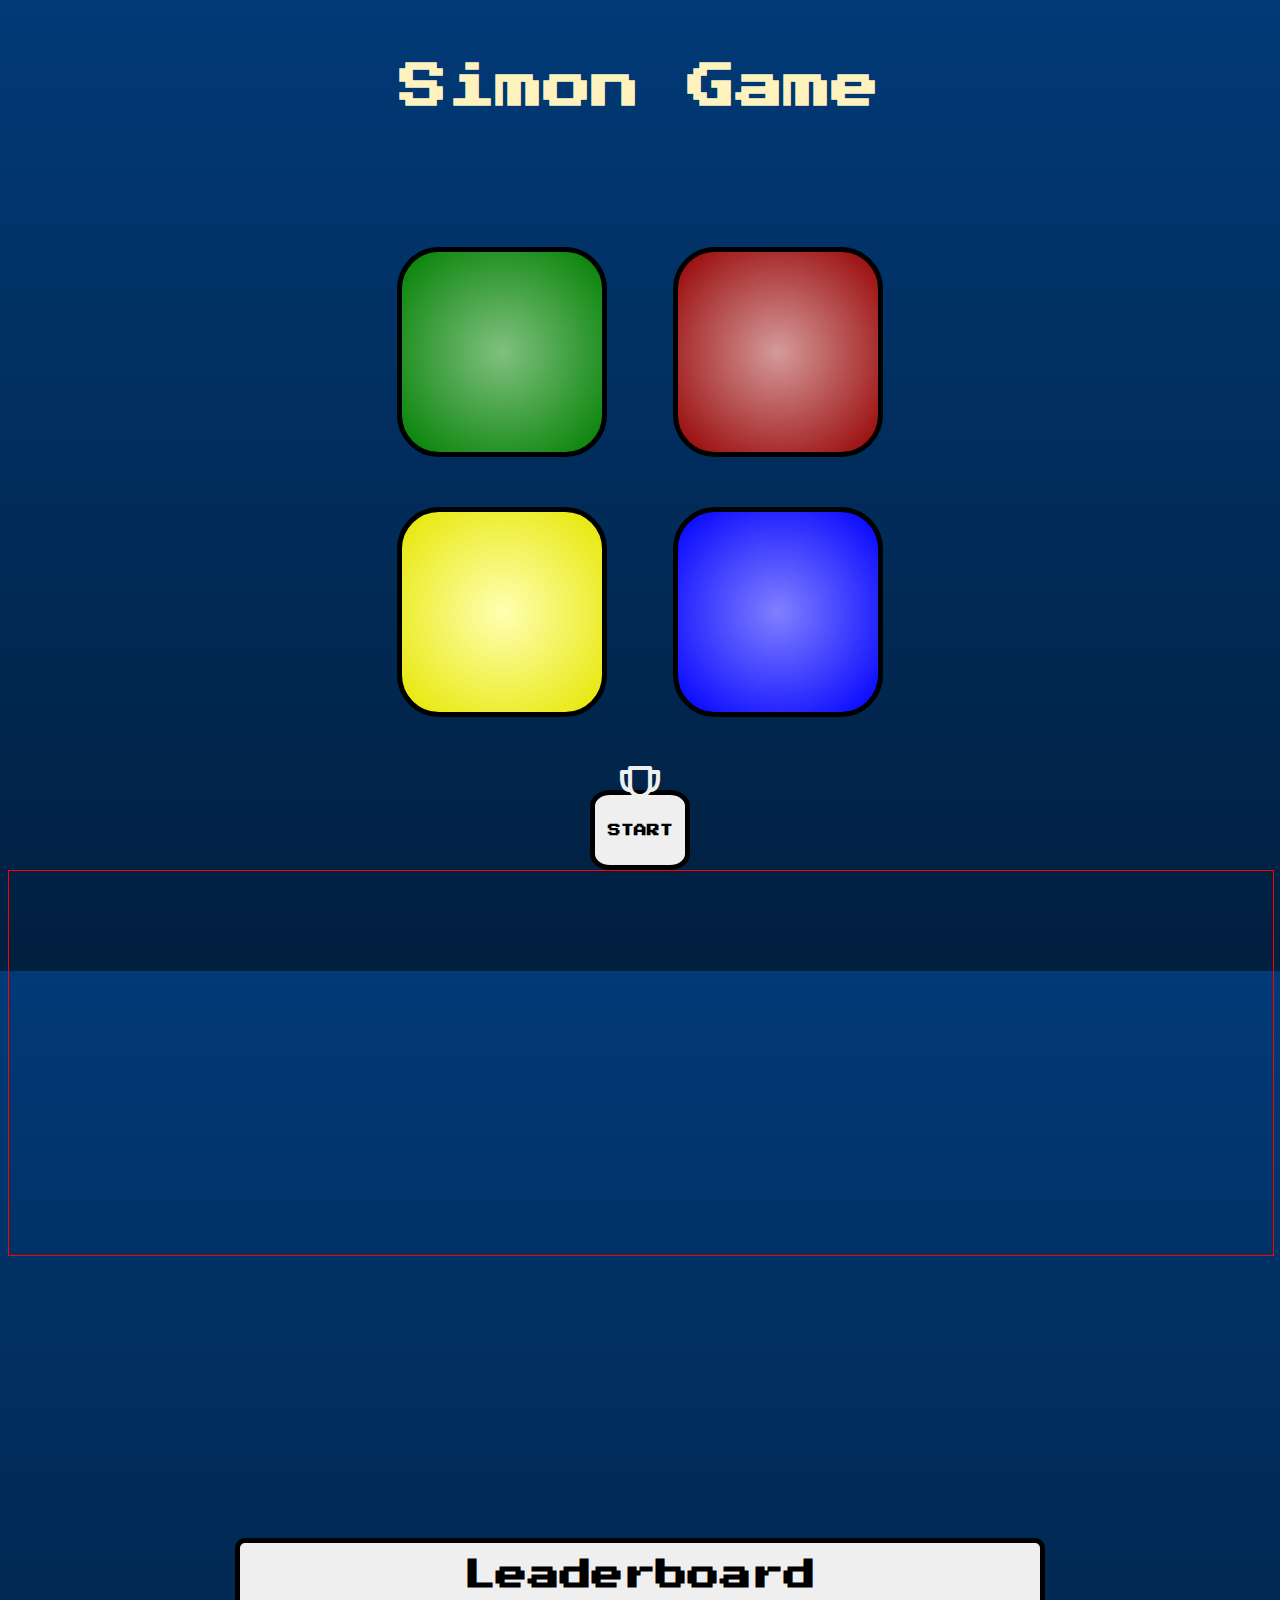
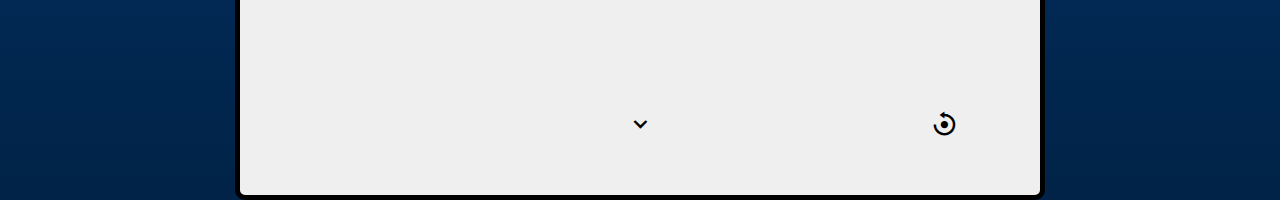
==== index.html @ d7ecb0f0 "Add timer function" ====
<!DOCTYPE html>
<html lang="en" dir="ltr">
  <head>
    <meta charset="utf-8" />
    <meta name="viewport" content="width=device-width, initial-scale=1.0" />
    <title>Simon</title>
    <link rel="stylesheet" href="styles.css" />
    <link
      href="https://fonts.googleapis.com/css?family=Press+Start+2P"
      rel="stylesheet"
    />
    <link
      href="https://unpkg.com/boxicons@2.1.4/css/boxicons.min.css"
      rel="stylesheet"
    />
  </head>

  <body>
    <h1 id="level-title">Simon Game</h1>
    <div class="container">
      <div class="row">
        <div type="button" id="green" class="btn green"></div>
        <div type="button" id="red" class="btn red"></div>
      </div>

      <div class="row">
        <div type="button" id="yellow" class="btn yellow"></div>
        <div type="button" id="blue" class="btn blue"></div>
      </div>
    </div>

    <div class="start-container">
      <button class="start-btn">Start</button>
    </div>
    <div class="timer-container">
      <div class="timer"></div>
    </div>

    <!-- Scoreboard / Leaderboard -->
    <div class="score-board"></div>
    <div class="leader-icon-container">
      <i id="trophy-btn" class="bx bx-trophy"></i>
    </div>
    <div class="leader-board">
      <h5>Leaderboard</h5>
      <i id="close-btn" class="bx bx-chevron-down"></i>
      <i id="reset-btn" class="bx bx-reset"></i>
    </div>

    <!-- Overlay / Modals -->
    <div class="overlay hidden">
      <div class="modal players-num hidden">
        <label for="p-num"
          >How many of you think that can beat me? <br />
          (Players)</label
        >
        <input type="number" id="p-num" maxlength="2" autocomplete="off" />
        <button class="p-num-ok-btn">Ok</button>
      </div>
      <div class="modal players-name hidden">
        <label for="p-name">Enter your name(s)</label>
        <!-- <input type="text" id="p-name" maxlength="20" autocomplete="off" /> -->
        <button class="p-name-ok-btn">Ok</button>
      </div>
      <div class="modal confirm-reset hidden">
        <p>Do you really want to reset the leaderboard?</p>
        <div class="y-n-btn-container">
          <button class="y-btn">Yes</button>
          <button class="n-btn">No</button>
        </div>
      </div>
    </div>

    <script src="https://ajax.googleapis.com/ajax/libs/jquery/3.7.1/jquery.min.js"></script>
    <script src="game.js"></script>
  </body>
</html>
---- styles.css ----
@charset "UTF-8";

/* * {
  margin: 0;
  padding: 0;
  box-sizing: border-box;
} */

body {
  /* position: relative; */
  text-align: center;
  font-family: 'Press Start 2P', cursive;
  height: 100vh;
  height: 100svh;
  /* background-color: #011f3f; */
  background-image: linear-gradient(to bottom, #013a77, #011f3f);
  overflow-y: hidden;
}

#level-title {
  font-size: clamp(1rem, 4vw, 3rem);
  margin: 5%;
  color: #fef2bf;
}

.container {
  display: block;
  width: 70%;
  margin: auto;
  padding: 3rem;
}

.btn {
  height: 200px;
  width: 200px;
  margin: 25px;
  display: inline-block;
  border: 5px solid black;
  border-radius: 20%;
}

.start-btn {
  width: 100px;
  height: 80px;
  font-family: inherit;
  font-size: clamp(0.5rem, 1vw, 1rem);
  text-transform: uppercase;
  font-weight: bold;
  display: inline-block;
  border: 5px solid black;
  border-radius: 20%;
  cursor: pointer;
  transition: color 200ms ease-in-out, scale 200ms ease-in-out;
}

.start-btn:hover {
  background-color: aqua;
  box-shadow: 0 0 5px aqua;
  scale: 1.1;
  font-weight: normal;
}

.timer-container {
  border: 1px solid red;
  width: 100%;
  height: 30cqi;
  display: flex;
  justify-content: center;
  align-items: center;
  font-family: inherit;
  color: #fef2bf;
}

.game-over {
  /* background-color: red; */
  background-image: linear-gradient(to bottom, red, #960202);
  opacity: 0.8;
}

.red {
  background-color: #960202;
  background-image: radial-gradient(#d59a9a, #960202);
}

.green {
  background-color: #008000;
  background-image: radial-gradient(#80c080, #008000);
}

.blue {
  background-color: #0000ff;
  background-image: radial-gradient(#8080ff, #0000ff);
}

.yellow {
  background-color: #e6e600;
  background-image: radial-gradient(#ffffb3, #e6e600);
}

.pressed-red {
  box-shadow: 0 0 20px red;
  border: 10px solid red;
  opacity: 0.5;
}
.pressed-green {
  box-shadow: 0 0 20px green;
  border: 10px solid green;
  opacity: 0.5;
}
.pressed-blue {
  box-shadow: 0 0 20px blue;
  border: 10px solid blue;
  opacity: 0.5;
}
.pressed-yellow {
  box-shadow: 0 0 20px yellow;
  border: 10px solid yellow;
  opacity: 0.5;
}

/* Scoreboard */
.score-board {
  display: flex;
  flex-direction: column;
  justify-content: center;
  align-items: center;
  width: 50%;
  height: 50%;
  padding: 2rem 0 2rem 8%;
  background-color: rgb(239, 239, 239);
  border: 5px solid black;
  border-radius: 10px;
  position: absolute;
  top: 50%;
  left: -100%;
  transform: translateY(-50%);
  animation: all 200ms ease-in-out;
}

.score-board > * {
  width: 90%;
  font-size: clamp(1rem, 3vw, 2rem);
}

.retry-btn {
  font-family: inherit;
  cursor: pointer;
}

/* Leaderboard */
.leader-board {
  position: relative;
  display: flex;
  flex-direction: column;
  justify-content: space-between;
  align-items: center;
  width: 60%;
  min-height: 20%;
  padding: 1rem 1rem 3.5rem 1rem;
  background-color: rgb(239, 239, 239);
  border: 5px solid black;
  border-radius: 10px;
  position: absolute;
  left: 50%;
  /* bottom: 0%; */
  bottom: -100%;
  transform: translateX(-50%);
  transition: all 300ms ease-in-out;
  & h5 {
    margin: 0 auto 1rem;
  }
  & i {
    font-size: 1.8rem;
    width: 20%;
  }
}

.leader-board > * {
  width: 90%;
  font-size: clamp(1rem, 3vw, 2rem);
  font-family: 'Press Start 2P', cursive;
}

#reset-btn {
  position: absolute;
  bottom: 3.5rem;
  right: 1rem;
}

/*  Overlay - Modals */

.overlay {
  position: absolute;
  display: flex;
  justify-content: center;
  align-items: center;
  inset: 0;
  backdrop-filter: blur(10px);
}

.modal {
  display: flex;
  flex-direction: column;
  justify-content: center;
  align-items: center;
  font-family: 'Press Start 2P', cursive;
  font-size: clamp(1rem, 2vw, 3rem);
  padding: 5%;
  background-color: rgb(239, 239, 239);
  border: 5px solid black;
  border-radius: 10px;
  opacity: 0;
  transform: translateY(-20%);
  animation: slide 500ms ease-in-out forwards;
}

.players-num {
  width: 50%;
  height: 30%;
  gap: 10%;
  & label {
    min-width: 100%;
    line-height: 1.5;
  }
  #p-num {
    max-width: 3rem;
    min-height: 2rem;
    font-family: 'Press Start 2P', cursive;
    text-align: center;
  }
  .p-num-ok-btn {
    font-family: 'Press Start 2P', cursive;
    text-transform: uppercase;
    max-width: 3rem;
    min-height: 2rem;
  }
}

.players-name {
  max-width: 60%;
  height: 30%;
  gap: 10%;
  & label {
    min-width: 100%;
    line-height: 1.5;
  }
  & div {
    max-width: 90%;
    display: flex;
    align-items: center;
  }
  .p-name {
    max-width: 70%;
    min-height: 1.25rem;
    font-family: 'Press Start 2P', cursive;
    text-align: center;
  }
  .p-name-ok-btn {
    font-family: 'Press Start 2P', cursive;
    text-transform: uppercase;
    max-width: 3rem;
    min-height: 2rem;
  }
}

.leader-icon-container {
  position: absolute;
  bottom: 10%;
  left: 50%;
  transform: translate(-50%);
  text-align: center;
  font-size: clamp(1.5rem, 4vw, 3rem);
  color: rgb(239, 239, 239);
}

#trophy-btn {
  cursor: pointer;
}

#trophy-btn:hover {
  color: aqua;
  text-shadow: 0 0 5px aqua;
  scale: 1.1;
  font-weight: normal;
}

#close-btn {
  cursor: pointer;
}

.confirm-reset {
  justify-content: space-evenly;
  line-height: 1.5;
  width: 50%;
  height: 30%;
}

.y-n-btn-container button {
  font-family: 'Press Start 2P', cursive;
  text-transform: uppercase;
  min-height: 2rem;
}

/* Animation */
.glow-title {
  animation: glow 1380ms ease-in-out infinite;
}

.glow-btn {
  animation: glowBtn 1380ms ease-in-out infinite;
}

@keyframes glow {
  0%,
  100% {
    text-shadow: 0 0 0;
    scale: 1;
  }

  50% {
    text-shadow: 0 0 10px #fef2bf;
    scale: 1.05;
  }
}

@keyframes glowBtn {
  0%,
  100% {
    scale: 1;
  }

  50% {
    scale: 1.05;
    font-weight: bold;
    background-color: aqua;
    box-shadow: 0 0 5px aqua;
  }
}

@keyframes slide {
  from {
    opacity: 0;
    transform: translateY(-20%);
  }
  to {
    opacity: 1;
    transform: translateY(0%);
  }
}

::view-transition-group(root) {
  animation-duration: 300ms;
}

/* Utility classes */
.hidden {
  display: none;
}

@media screen and (width <= 400px) {
  .container {
    width: 90%;
    padding: 3rem 0;
  }
}

@media screen and (width <= 550px) {
  #level-title {
    margin-block: 10%;
  }

  .container {
    width: 90%;
    padding: 3rem 0;
  }

  .btn {
    height: 100px;
    width: 100px;
    margin: 15px;
    border: 5px solid black;
  }

  .start-btn {
    width: 80px;
    height: 60px;
    border: 5px solid black;
  }

  #p-name {
    width: 60%;
    font-family: 'Press Start 2P', cursive;
    text-align: center;
  }
}

@media screen and (width > 550px) and (width <= 750px) {
  .btn {
    height: 120px;
    width: 120px;
    margin: 15px;
    border: 5px solid black;
  }

  .start-btn {
    width: 80px;
    height: 60px;
    border: 5px solid black;
  }
}

@media screen and (width > 750px) and (width < 1000px) {
  .btn {
    height: 150px;
    width: 150px;
    margin: 15px;
    border: 5px solid black;
  }

  .start-btn {
    width: 80px;
    height: 60px;
    border: 5px solid black;
  }
}
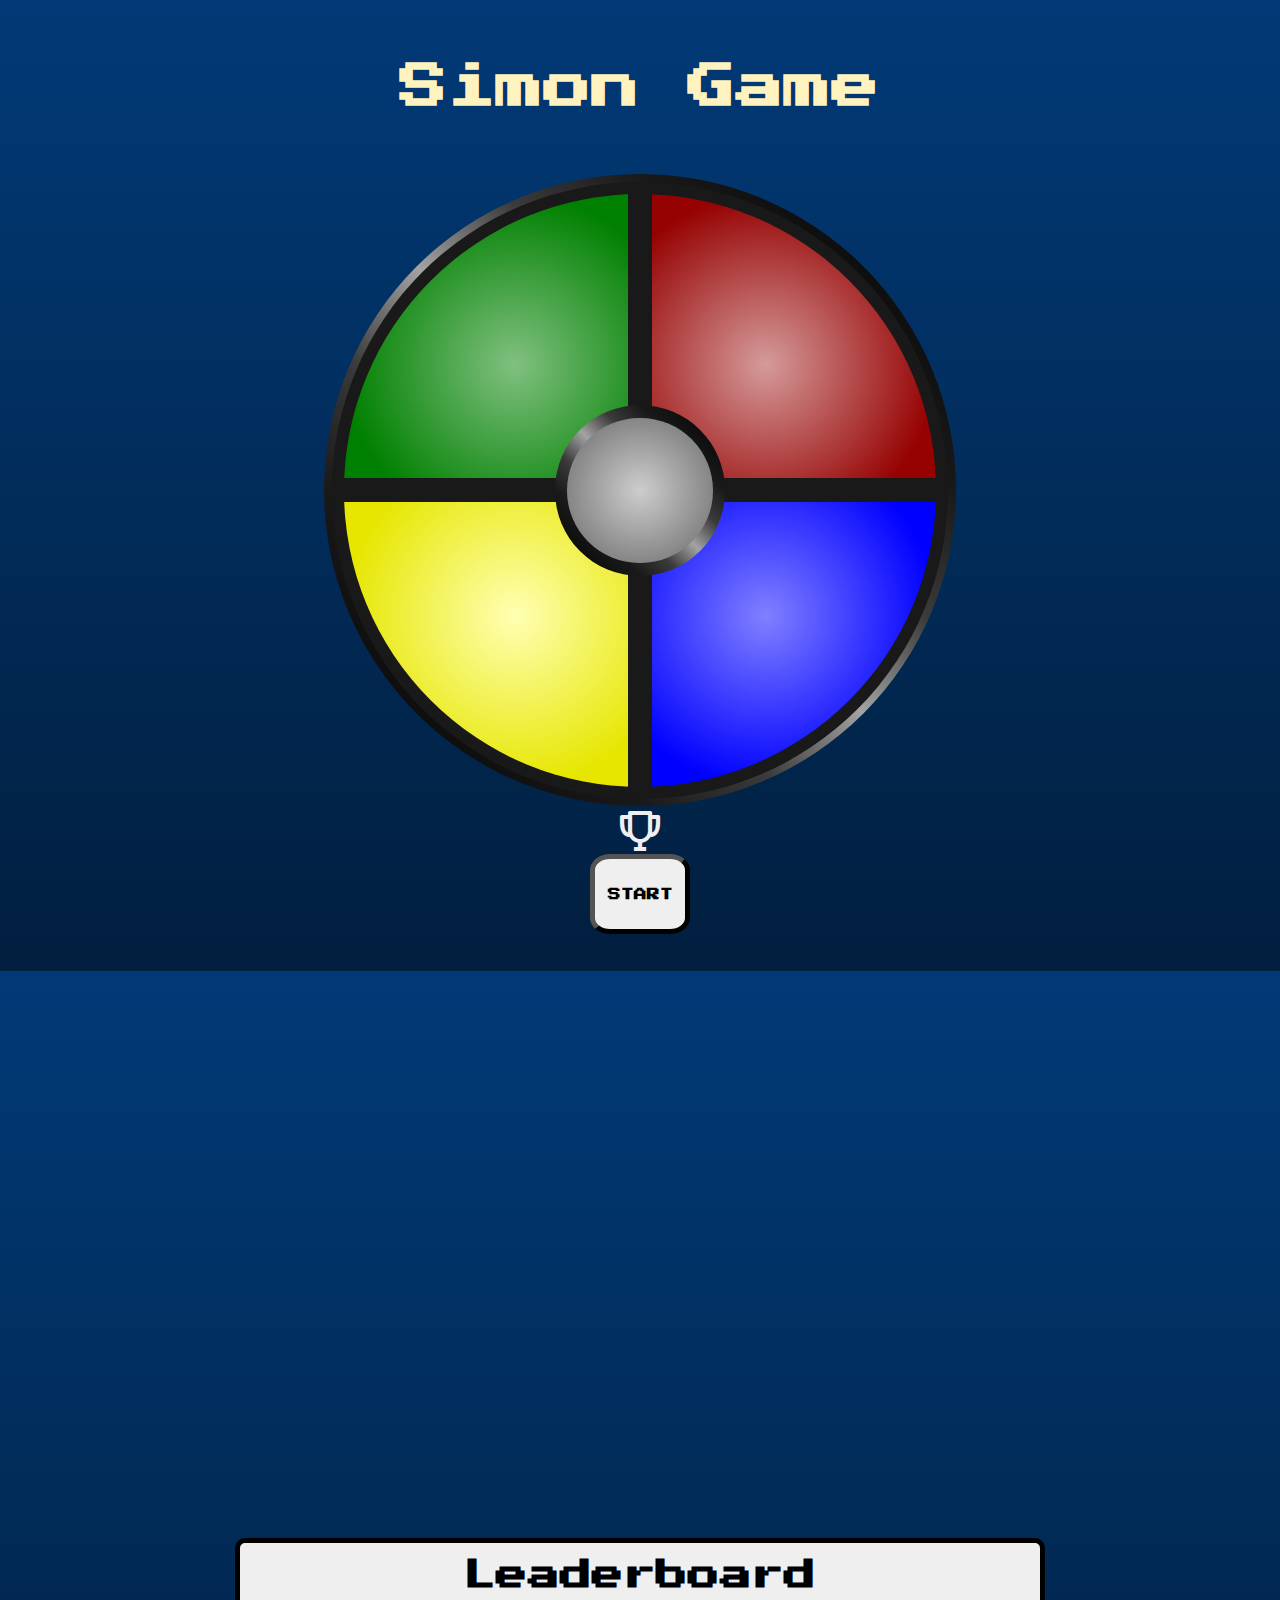
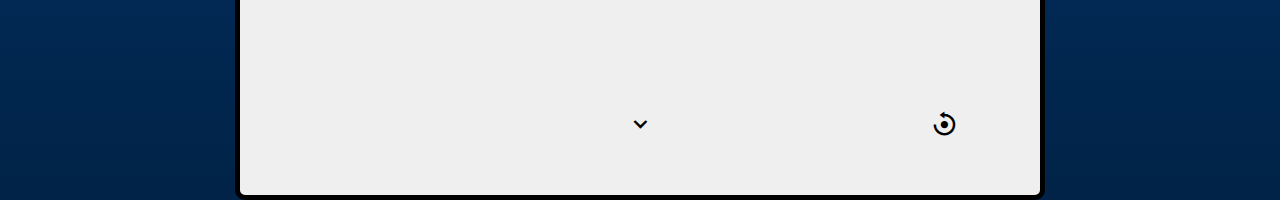
==== commit 6c53e0d3: "Replace imgs" ====
--- a/index.html
+++ b/index.html
@@ -18,22 +18,15 @@
   <body>
     <h1 id="level-title">Simon Game</h1>
     <div class="container">
-      <div class="row">
-        <div type="button" id="green" class="btn green"></div>
-        <div type="button" id="red" class="btn red"></div>
-      </div>
+      <div type="button" id="green" class="btn green"></div>
+      <div type="button" id="red" class="btn red"></div>
 
-      <div class="row">
-        <div type="button" id="yellow" class="btn yellow"></div>
-        <div type="button" id="blue" class="btn blue"></div>
-      </div>
+      <div type="button" id="yellow" class="btn yellow"></div>
+      <div type="button" id="blue" class="btn blue"></div>
     </div>
 
     <div class="start-container">
       <button class="start-btn">Start</button>
-    </div>
-    <div class="timer-container">
-      <div class="timer"></div>
     </div>
 
     <!-- Scoreboard / Leaderboard -->
--- a/styles.css
+++ b/styles.css
@@ -14,7 +14,7 @@
   height: 100svh;
   /* background-color: #011f3f; */
   background-image: linear-gradient(to bottom, #013a77, #011f3f);
-  overflow-y: hidden;
+  overflow-y: clip;
 }
 
 #level-title {
@@ -23,21 +23,62 @@
   color: #fef2bf;
 }
 
+/* Start */
+
 .container {
-  display: block;
-  width: 70%;
-  margin: auto;
-  padding: 3rem;
+  position: relative;
+  --background-simon: linear-gradient(
+    45deg,
+    #000,
+    #0c0c0c,
+    #1a1919,
+    #3b3b3b,
+    #a3a3a3,
+    #3b3b3b,
+    #1a1919,
+    #0c0c0c,
+    #000
+  );
+  background-image: var(--background-simon);
+  width: 50%;
+  /* height: 40%; */
+  aspect-ratio: 1/1;
+  display: grid;
+  grid-template-columns: 1fr 1fr;
+  grid-template-rows: 1fr 1fr;
+  place-items: center;
+  margin: 3rem auto;
+  border-radius: 50%;
+}
+
+.container::before {
+  content: '';
+  position: absolute;
+  width: 23%;
+  aspect-ratio: 1/1;
+  background-image: radial-gradient(rgb(206, 205, 205), rgb(105, 104, 104));
+  border-radius: 50%;
+  z-index: 1;
+}
+
+.container::after {
+  content: '';
+  position: absolute;
+  width: 27%;
+  aspect-ratio: 1/1;
+  background-image: var(--background-simon);
+  border-radius: 50%;
 }
 
 .btn {
-  height: 200px;
-  width: 200px;
-  margin: 25px;
-  display: inline-block;
-  border: 5px solid black;
-  border-radius: 20%;
-}
+  position: relative;
+  width: 90%;
+  height: 90%;
+  margin: 0;
+  border: 1cqw solid #1a1919;
+}
+
+/* End */
 
 .start-btn {
   width: 100px;
@@ -47,7 +88,7 @@
   text-transform: uppercase;
   font-weight: bold;
   display: inline-block;
-  border: 5px solid black;
+  border: 5px outset black;
   border-radius: 20%;
   cursor: pointer;
   transition: color 200ms ease-in-out, scale 200ms ease-in-out;
@@ -60,63 +101,70 @@
   font-weight: normal;
 }
 
-.timer-container {
-  border: 1px solid red;
-  width: 100%;
-  height: 30cqi;
-  display: flex;
-  justify-content: center;
-  align-items: center;
-  font-family: inherit;
-  color: #fef2bf;
-}
-
 .game-over {
   /* background-color: red; */
   background-image: linear-gradient(to bottom, red, #960202);
   opacity: 0.8;
 }
 
+/* Start */
+.green {
+  background-color: #008000;
+  background-image: radial-gradient(farthest-side at 60% 60%, #80c080, #008000);
+  align-self: flex-end;
+  justify-self: end;
+  border-top-left-radius: 100%;
+}
+
 .red {
   background-color: #960202;
-  background-image: radial-gradient(#d59a9a, #960202);
-}
-
-.green {
-  background-color: #008000;
-  background-image: radial-gradient(#80c080, #008000);
+  background-image: radial-gradient(farthest-side at 40% 60%, #d59a9a, #960202);
+  align-self: flex-end;
+  justify-self: start;
+  border-top-right-radius: 100%;
+}
+
+.yellow {
+  background-color: #e6e600;
+  background-image: radial-gradient(farthest-side at 60% 40%, #ffffb3, #e6e600);
+  align-self: flex-start;
+  justify-self: end;
+  border-bottom-left-radius: 100%;
 }
 
 .blue {
   background-color: #0000ff;
-  background-image: radial-gradient(#8080ff, #0000ff);
-}
-
-.yellow {
-  background-color: #e6e600;
-  background-image: radial-gradient(#ffffb3, #e6e600);
+  background-image: radial-gradient(farthest-side at 40% 40%, #8080ff, #0000ff);
+  align-self: flex-start;
+  justify-self: start;
+  border-bottom-right-radius: 100%;
+}
+
+.pressed-green {
+  box-shadow: 0 0 20px rgb(4, 253, 4);
+  border: 1cqw solid green;
+  opacity: 0.5;
 }
 
 .pressed-red {
   box-shadow: 0 0 20px red;
-  border: 10px solid red;
+  border: 1cqw solid red;
   opacity: 0.5;
 }
-.pressed-green {
-  box-shadow: 0 0 20px green;
-  border: 10px solid green;
+
+.pressed-yellow {
+  box-shadow: 0 0 20px yellow;
+  border: 1cqw solid yellow;
   opacity: 0.5;
 }
+
 .pressed-blue {
   box-shadow: 0 0 20px blue;
-  border: 10px solid blue;
+  border: 1cqw solid blue;
   opacity: 0.5;
 }
-.pressed-yellow {
-  box-shadow: 0 0 20px yellow;
-  border: 10px solid yellow;
-  opacity: 0.5;
-}
+
+/* End */
 
 /* Scoreboard */
 .score-board {
@@ -135,6 +183,7 @@
   left: -100%;
   transform: translateY(-50%);
   animation: all 200ms ease-in-out;
+  z-index: 2;
 }
 
 .score-board > * {
@@ -143,6 +192,8 @@
 }
 
 .retry-btn {
+  all: unset;
+  padding-block: 5cqi;
   font-family: inherit;
   cursor: pointer;
 }
@@ -196,6 +247,7 @@
   align-items: center;
   inset: 0;
   backdrop-filter: blur(10px);
+  z-index: 2;
 }
 
 .modal {
@@ -212,6 +264,7 @@
   opacity: 0;
   transform: translateY(-20%);
   animation: slide 500ms ease-in-out forwards;
+  z-index: 2;
 }
 
 .players-num {
@@ -265,7 +318,7 @@
 
 .leader-icon-container {
   position: absolute;
-  bottom: 10%;
+  bottom: 5%;
   left: 50%;
   transform: translate(-50%);
   text-align: center;
@@ -356,11 +409,12 @@
 .hidden {
   display: none;
 }
+/* Medias */
 
 @media screen and (width <= 400px) {
   .container {
     width: 90%;
-    padding: 3rem 0;
+    aspect-ratio: 1/1;
   }
 }
 
@@ -370,21 +424,13 @@
   }
 
   .container {
-    width: 90%;
-    padding: 3rem 0;
-  }
-
-  .btn {
-    height: 100px;
-    width: 100px;
-    margin: 15px;
-    border: 5px solid black;
+    width: 80%;
+    aspect-ratio: 1/1;
   }
 
   .start-btn {
     width: 80px;
     height: 60px;
-    border: 5px solid black;
   }
 
   #p-name {
@@ -395,31 +441,20 @@
 }
 
 @media screen and (width > 550px) and (width <= 750px) {
-  .btn {
-    height: 120px;
-    width: 120px;
-    margin: 15px;
-    border: 5px solid black;
+  .container {
+    width: 60%;
+    aspect-ratio: 1/1;
   }
 
   .start-btn {
     width: 80px;
     height: 60px;
-    border: 5px solid black;
   }
 }
 
 @media screen and (width > 750px) and (width < 1000px) {
-  .btn {
-    height: 150px;
-    width: 150px;
-    margin: 15px;
-    border: 5px solid black;
-  }
-
   .start-btn {
     width: 80px;
     height: 60px;
-    border: 5px solid black;
-  }
-}
+  }
+}
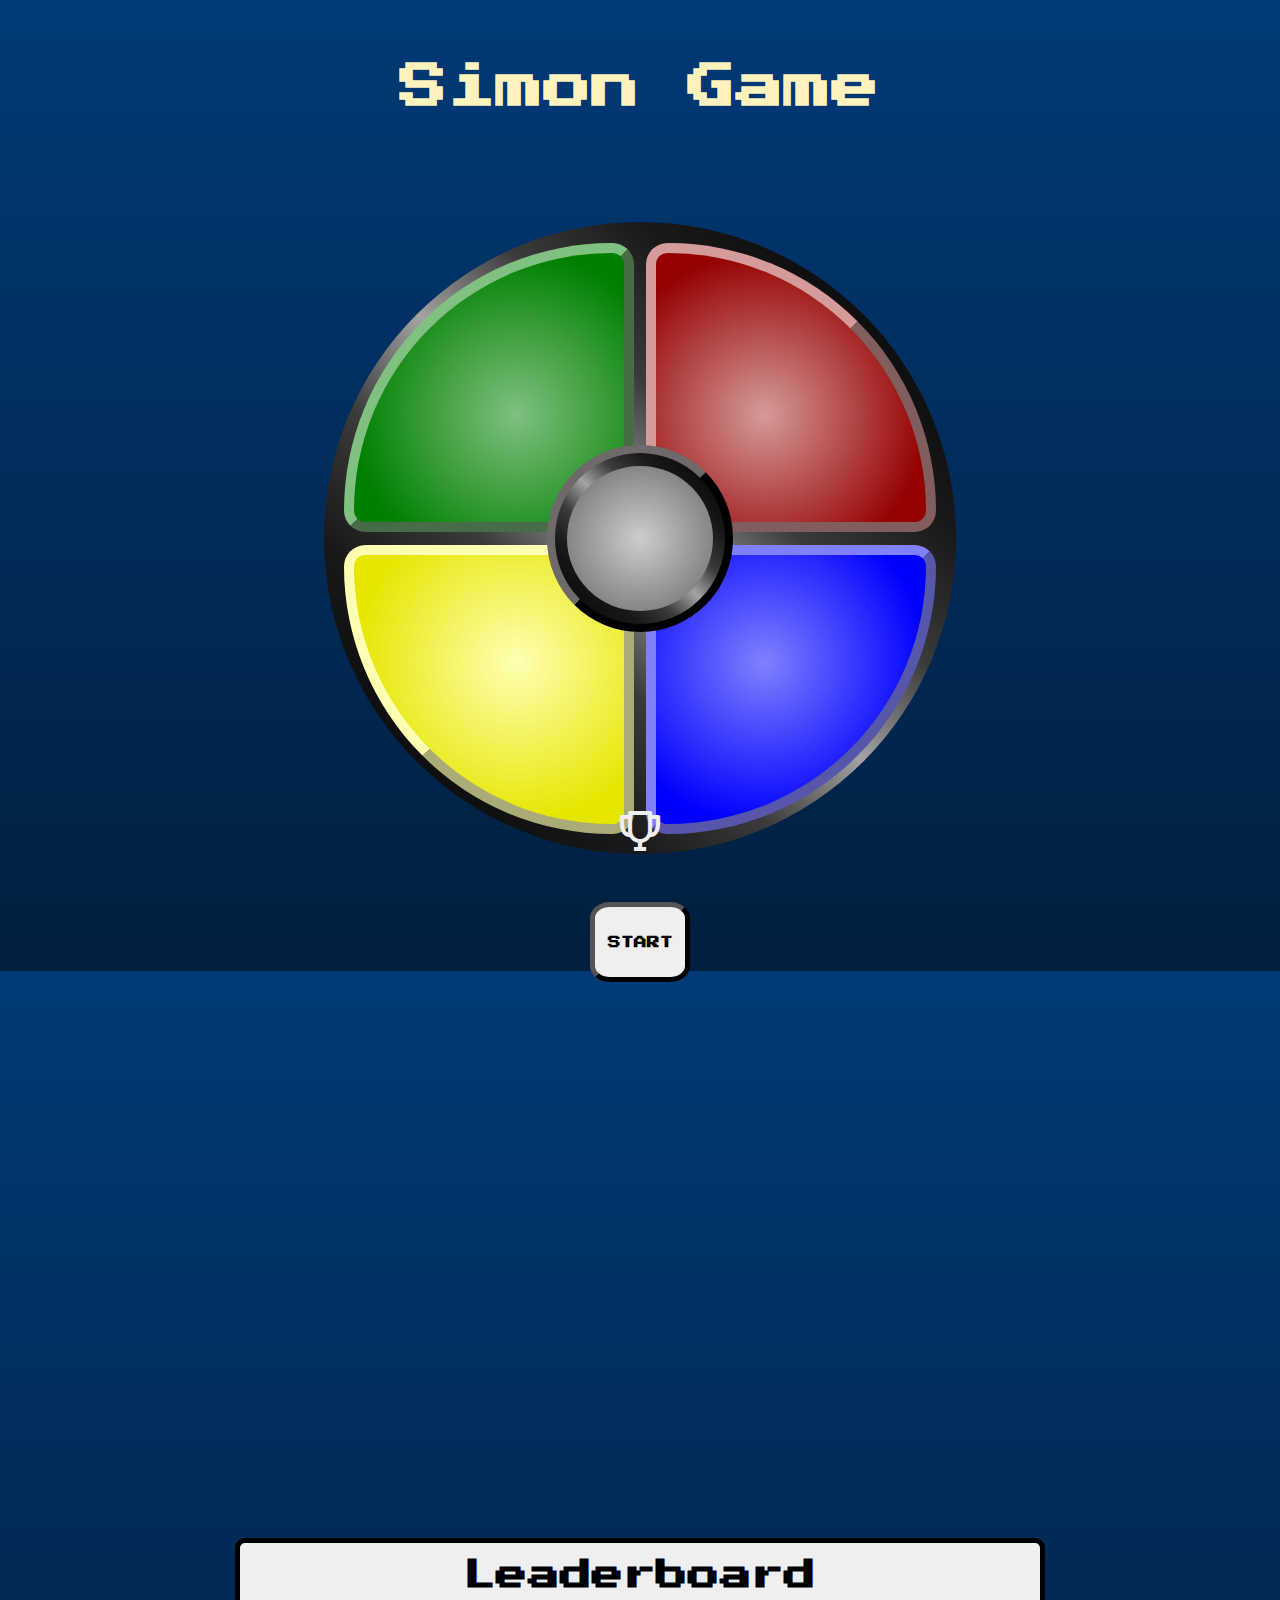
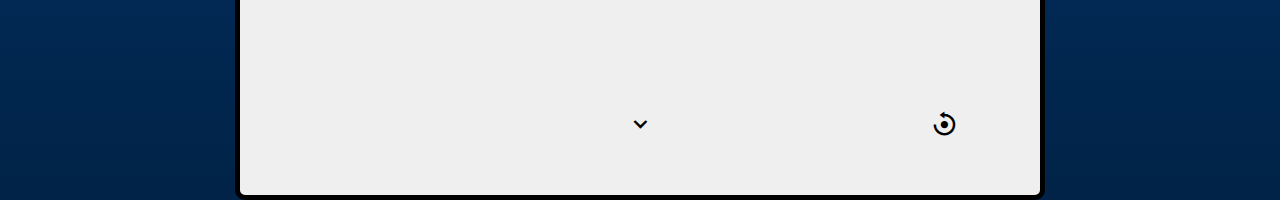
==== commit 8862442e: "Update css - btn borders" ====
--- a/index.html
+++ b/index.html
@@ -17,17 +17,17 @@
 
   <body>
     <h1 id="level-title">Simon Game</h1>
-    <div class="container">
-      <div type="button" id="green" class="btn green"></div>
-      <div type="button" id="red" class="btn red"></div>
-
-      <div type="button" id="yellow" class="btn yellow"></div>
-      <div type="button" id="blue" class="btn blue"></div>
-    </div>
-
-    <div class="start-container">
-      <button class="start-btn">Start</button>
-    </div>
+    <section>
+      <div class="container">
+        <div type="button" id="green" class="btn green"></div>
+        <div type="button" id="red" class="btn red"></div>
+        <div type="button" id="yellow" class="btn yellow"></div>
+        <div type="button" id="blue" class="btn blue"></div>
+      </div>
+      <div class="start-container">
+        <button class="start-btn">Start</button>
+      </div>
+    </section>
 
     <!-- Scoreboard / Leaderboard -->
     <div class="score-board"></div>
--- a/styles.css
+++ b/styles.css
@@ -7,14 +7,12 @@
 } */
 
 body {
-  /* position: relative; */
+  height: 100vh;
+  height: 100svh;
   text-align: center;
   font-family: 'Press Start 2P', cursive;
-  height: 100vh;
-  height: 100svh;
-  /* background-color: #011f3f; */
   background-image: linear-gradient(to bottom, #013a77, #011f3f);
-  overflow-y: clip;
+  overflow: clip;
 }
 
 #level-title {
@@ -23,8 +21,13 @@
   color: #fef2bf;
 }
 
-/* Start */
-
+section {
+  height: 100vh;
+  height: 100svh;
+  display: flex;
+  align-items: center;
+  flex-direction: column;
+}
 .container {
   position: relative;
   --background-simon: linear-gradient(
@@ -41,12 +44,12 @@
   );
   background-image: var(--background-simon);
   width: 50%;
-  /* height: 40%; */
   aspect-ratio: 1/1;
   display: grid;
   grid-template-columns: 1fr 1fr;
   grid-template-rows: 1fr 1fr;
   place-items: center;
+  gap: 1cqw;
   margin: 3rem auto;
   border-radius: 50%;
 }
@@ -67,18 +70,17 @@
   width: 27%;
   aspect-ratio: 1/1;
   background-image: var(--background-simon);
+  border: 0.7cqw outset #1a1919;
   border-radius: 50%;
 }
 
 .btn {
   position: relative;
-  width: 90%;
-  height: 90%;
-  margin: 0;
+  width: 87%;
+  /* height: 80%; */
+  aspect-ratio: 1/1;
   border: 1cqw solid #1a1919;
 }
-
-/* End */
 
 .start-btn {
   width: 100px;
@@ -102,69 +104,65 @@
 }
 
 .game-over {
-  /* background-color: red; */
   background-image: linear-gradient(to bottom, red, #960202);
   opacity: 0.8;
 }
 
-/* Start */
 .green {
-  background-color: #008000;
   background-image: radial-gradient(farthest-side at 60% 60%, #80c080, #008000);
   align-self: flex-end;
   justify-self: end;
-  border-top-left-radius: 100%;
+  border: 0.8cqw outset #80c080;
+  border-radius: 100% 8% 0 8%;
 }
 
 .red {
-  background-color: #960202;
   background-image: radial-gradient(farthest-side at 40% 60%, #d59a9a, #960202);
   align-self: flex-end;
   justify-self: start;
-  border-top-right-radius: 100%;
+  border: 0.8cqw outset #d59a9a;
+  border-radius: 8% 100% 8% 0;
 }
 
 .yellow {
-  background-color: #e6e600;
   background-image: radial-gradient(farthest-side at 60% 40%, #ffffb3, #e6e600);
   align-self: flex-start;
   justify-self: end;
-  border-bottom-left-radius: 100%;
+  border: 0.8cqw outset #ffffb3;
+  border-radius: 8% 0 8% 100%;
 }
 
 .blue {
-  background-color: #0000ff;
   background-image: radial-gradient(farthest-side at 40% 40%, #8080ff, #0000ff);
   align-self: flex-start;
   justify-self: start;
-  border-bottom-right-radius: 100%;
+  border: 0.8cqw outset #8080ff;
+  border-radius: 0 8% 100% 8%;
 }
 
 .pressed-green {
   box-shadow: 0 0 20px rgb(4, 253, 4);
-  border: 1cqw solid green;
+  border: 0.8cqw solid green;
   opacity: 0.5;
 }
 
 .pressed-red {
   box-shadow: 0 0 20px red;
-  border: 1cqw solid red;
+  border: 0.8cqw solid red;
   opacity: 0.5;
 }
 
 .pressed-yellow {
   box-shadow: 0 0 20px yellow;
-  border: 1cqw solid yellow;
+  border: 0.8cqw solid yellow;
   opacity: 0.5;
 }
 
 .pressed-blue {
   box-shadow: 0 0 20px blue;
-  border: 1cqw solid blue;
+  border: 0.8cqw solid blue;
   opacity: 0.5;
 }
-
-/* End */
 
 /* Scoreboard */
 .score-board {
@@ -213,7 +211,6 @@
   border-radius: 10px;
   position: absolute;
   left: 50%;
-  /* bottom: 0%; */
   bottom: -100%;
   transform: translateX(-50%);
   transition: all 300ms ease-in-out;
@@ -239,7 +236,6 @@
 }
 
 /*  Overlay - Modals */
-
 .overlay {
   position: absolute;
   display: flex;
@@ -409,8 +405,8 @@
 .hidden {
   display: none;
 }
+
 /* Medias */
-
 @media screen and (width <= 400px) {
   .container {
     width: 90%;
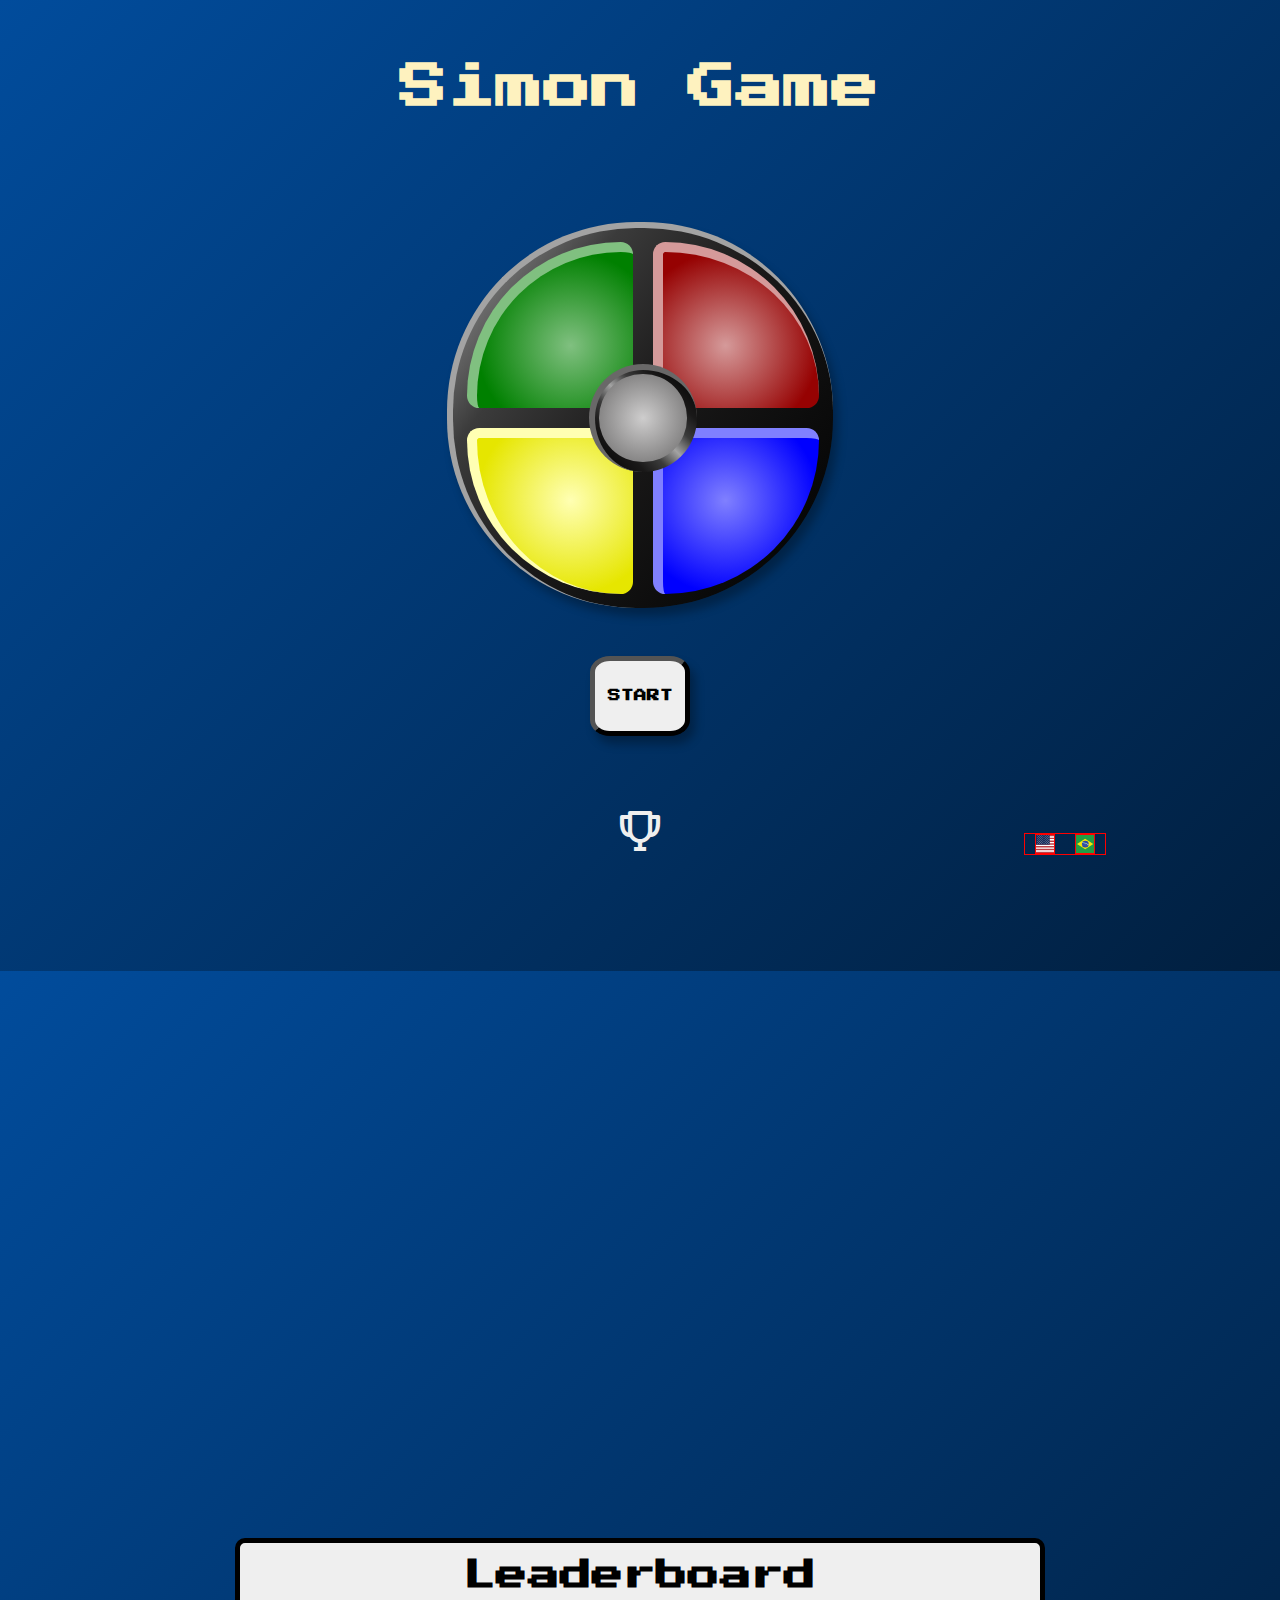
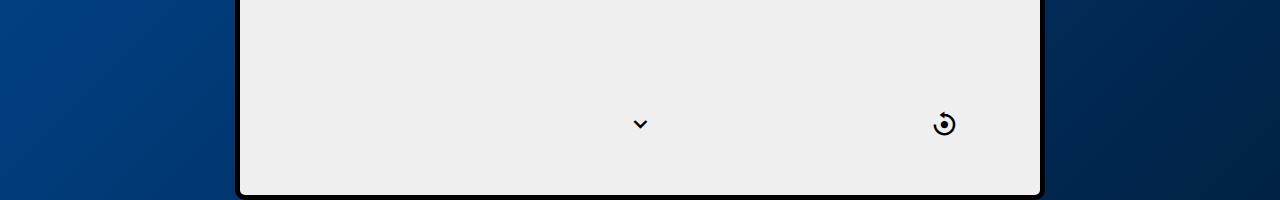
==== commit 090014ba: "Add flags" ====
--- a/index.html
+++ b/index.html
@@ -40,6 +40,12 @@
       <i id="reset-btn" class="bx bx-reset"></i>
     </div>
 
+    <!-- Languages -->
+    <div class="lang-container">
+      <a href="index.html"><img src="images/us.svg" alt="US flag" /></a>
+      <a href="indexPT.html"><img src="images/br.svg" alt="Brazil flag" /></a>
+    </div>
+
     <!-- Overlay / Modals -->
     <div class="overlay hidden">
       <div class="modal players-num hidden">
--- a/styles.css
+++ b/styles.css
@@ -11,7 +11,7 @@
   height: 100svh;
   text-align: center;
   font-family: 'Press Start 2P', cursive;
-  background-image: linear-gradient(to bottom, #013a77, #011f3f);
+  background-image: linear-gradient(-45deg, #011f3f, #014c9c);
   overflow: clip;
 }
 
@@ -28,6 +28,7 @@
   align-items: center;
   flex-direction: column;
 }
+
 .container {
   position: relative;
   --background-simon: linear-gradient(
@@ -42,16 +43,27 @@
     #0c0c0c,
     #000
   );
-  background-image: var(--background-simon);
-  width: 50%;
+  /* background-image: var(--background-simon); */
+  background-image: linear-gradient(
+    127deg,
+    #a3a3a3,
+    #3b3b3b,
+    #1a1919,
+    #0c0c0c,
+    #000
+  );
+  width: 30%;
   aspect-ratio: 1/1;
   display: grid;
   grid-template-columns: 1fr 1fr;
   grid-template-rows: 1fr 1fr;
   place-items: center;
-  gap: 1cqw;
+  gap: 1.5cqw;
   margin: 3rem auto;
-  border-radius: 50%;
+  border-inline-start: 0.5cqw solid #a3a3a3;
+  border-block-start: 0.5cqw solid #a3a3a3;
+  border-radius: 49%;
+  box-shadow: 5px 8px 10px #0000004b;
 }
 
 .container::before {
@@ -59,7 +71,7 @@
   position: absolute;
   width: 23%;
   aspect-ratio: 1/1;
-  background-image: radial-gradient(rgb(206, 205, 205), rgb(105, 104, 104));
+  background-image: radial-gradient(#cecdcd, #696868);
   border-radius: 50%;
   z-index: 1;
 }
@@ -70,16 +82,17 @@
   width: 27%;
   aspect-ratio: 1/1;
   background-image: var(--background-simon);
-  border: 0.7cqw outset #1a1919;
+  /* border: 0.7cqw outset #1a1919; */
+  border-inline-start: 0.5cqw solid #696868;
+  border-block-start: 0.5cqw solid #696868;
   border-radius: 50%;
 }
 
 .btn {
   position: relative;
   width: 87%;
-  /* height: 80%; */
   aspect-ratio: 1/1;
-  border: 1cqw solid #1a1919;
+  /* border: 1cqw solid #1a1919; */
 }
 
 .start-btn {
@@ -92,6 +105,7 @@
   display: inline-block;
   border: 5px outset black;
   border-radius: 20%;
+  box-shadow: 5px 8px 10px #0000004b;
   cursor: pointer;
   transition: color 200ms ease-in-out, scale 200ms ease-in-out;
 }
@@ -112,7 +126,8 @@
   background-image: radial-gradient(farthest-side at 60% 60%, #80c080, #008000);
   align-self: flex-end;
   justify-self: end;
-  border: 0.8cqw outset #80c080;
+  border-inline-start: 0.8cqw solid #80c080;
+  border-block-start: 0.8cqw solid #80c080;
   border-radius: 100% 8% 0 8%;
 }
 
@@ -120,7 +135,8 @@
   background-image: radial-gradient(farthest-side at 40% 60%, #d59a9a, #960202);
   align-self: flex-end;
   justify-self: start;
-  border: 0.8cqw outset #d59a9a;
+  border-inline-start: 0.8cqw solid #d59a9a;
+  border-block-start: 0.8cqw solid #d59a9a;
   border-radius: 8% 100% 8% 0;
 }
 
@@ -128,7 +144,8 @@
   background-image: radial-gradient(farthest-side at 60% 40%, #ffffb3, #e6e600);
   align-self: flex-start;
   justify-self: end;
-  border: 0.8cqw outset #ffffb3;
+  border-inline-start: 0.8cqw solid #ffffb3;
+  border-block-start: 0.8cqw solid #ffffb3;
   border-radius: 8% 0 8% 100%;
 }
 
@@ -136,7 +153,8 @@
   background-image: radial-gradient(farthest-side at 40% 40%, #8080ff, #0000ff);
   align-self: flex-start;
   justify-self: start;
-  border: 0.8cqw outset #8080ff;
+  border-inline-start: 0.8cqw solid #8080ff;
+  border-block-start: 0.8cqw solid #8080ff;
   border-radius: 0 8% 100% 8%;
 }
 
@@ -197,6 +215,27 @@
 }
 
 /* Leaderboard */
+.leader-icon-container {
+  position: absolute;
+  bottom: 5%;
+  left: 50%;
+  transform: translate(-50%);
+  text-align: center;
+  font-size: clamp(1.5rem, 4vw, 3rem);
+  color: rgb(239, 239, 239);
+}
+
+#trophy-btn {
+  cursor: pointer;
+}
+
+#trophy-btn:hover {
+  color: aqua;
+  text-shadow: 0 0 5px aqua;
+  scale: 1.1;
+  font-weight: normal;
+}
+
 .leader-board {
   position: relative;
   display: flex;
@@ -233,6 +272,23 @@
   position: absolute;
   bottom: 3.5rem;
   right: 1rem;
+}
+
+/* Languages */
+.lang-container {
+  border: 1px solid red;
+  position: absolute;
+  bottom: 5%;
+  left: 80%;
+  display: grid;
+  grid-template-columns: 1fr 1fr;
+  place-items: center;
+  width: 80px;
+  a {
+    border: 1px solid red;
+    width: 45%;
+    cursor: pointer;
+  }
 }
 
 /*  Overlay - Modals */
@@ -287,7 +343,7 @@
 
 .players-name {
   max-width: 60%;
-  height: 30%;
+  /* height: 30%; */
   gap: 10%;
   & label {
     min-width: 100%;
@@ -297,6 +353,7 @@
     max-width: 90%;
     display: flex;
     align-items: center;
+    margin-block: 5%;
   }
   .p-name {
     max-width: 70%;
@@ -312,27 +369,6 @@
   }
 }
 
-.leader-icon-container {
-  position: absolute;
-  bottom: 5%;
-  left: 50%;
-  transform: translate(-50%);
-  text-align: center;
-  font-size: clamp(1.5rem, 4vw, 3rem);
-  color: rgb(239, 239, 239);
-}
-
-#trophy-btn {
-  cursor: pointer;
-}
-
-#trophy-btn:hover {
-  color: aqua;
-  text-shadow: 0 0 5px aqua;
-  scale: 1.1;
-  font-weight: normal;
-}
-
 #close-btn {
   cursor: pointer;
 }
@@ -397,10 +433,6 @@
   }
 }
 
-::view-transition-group(root) {
-  animation-duration: 300ms;
-}
-
 /* Utility classes */
 .hidden {
   display: none;
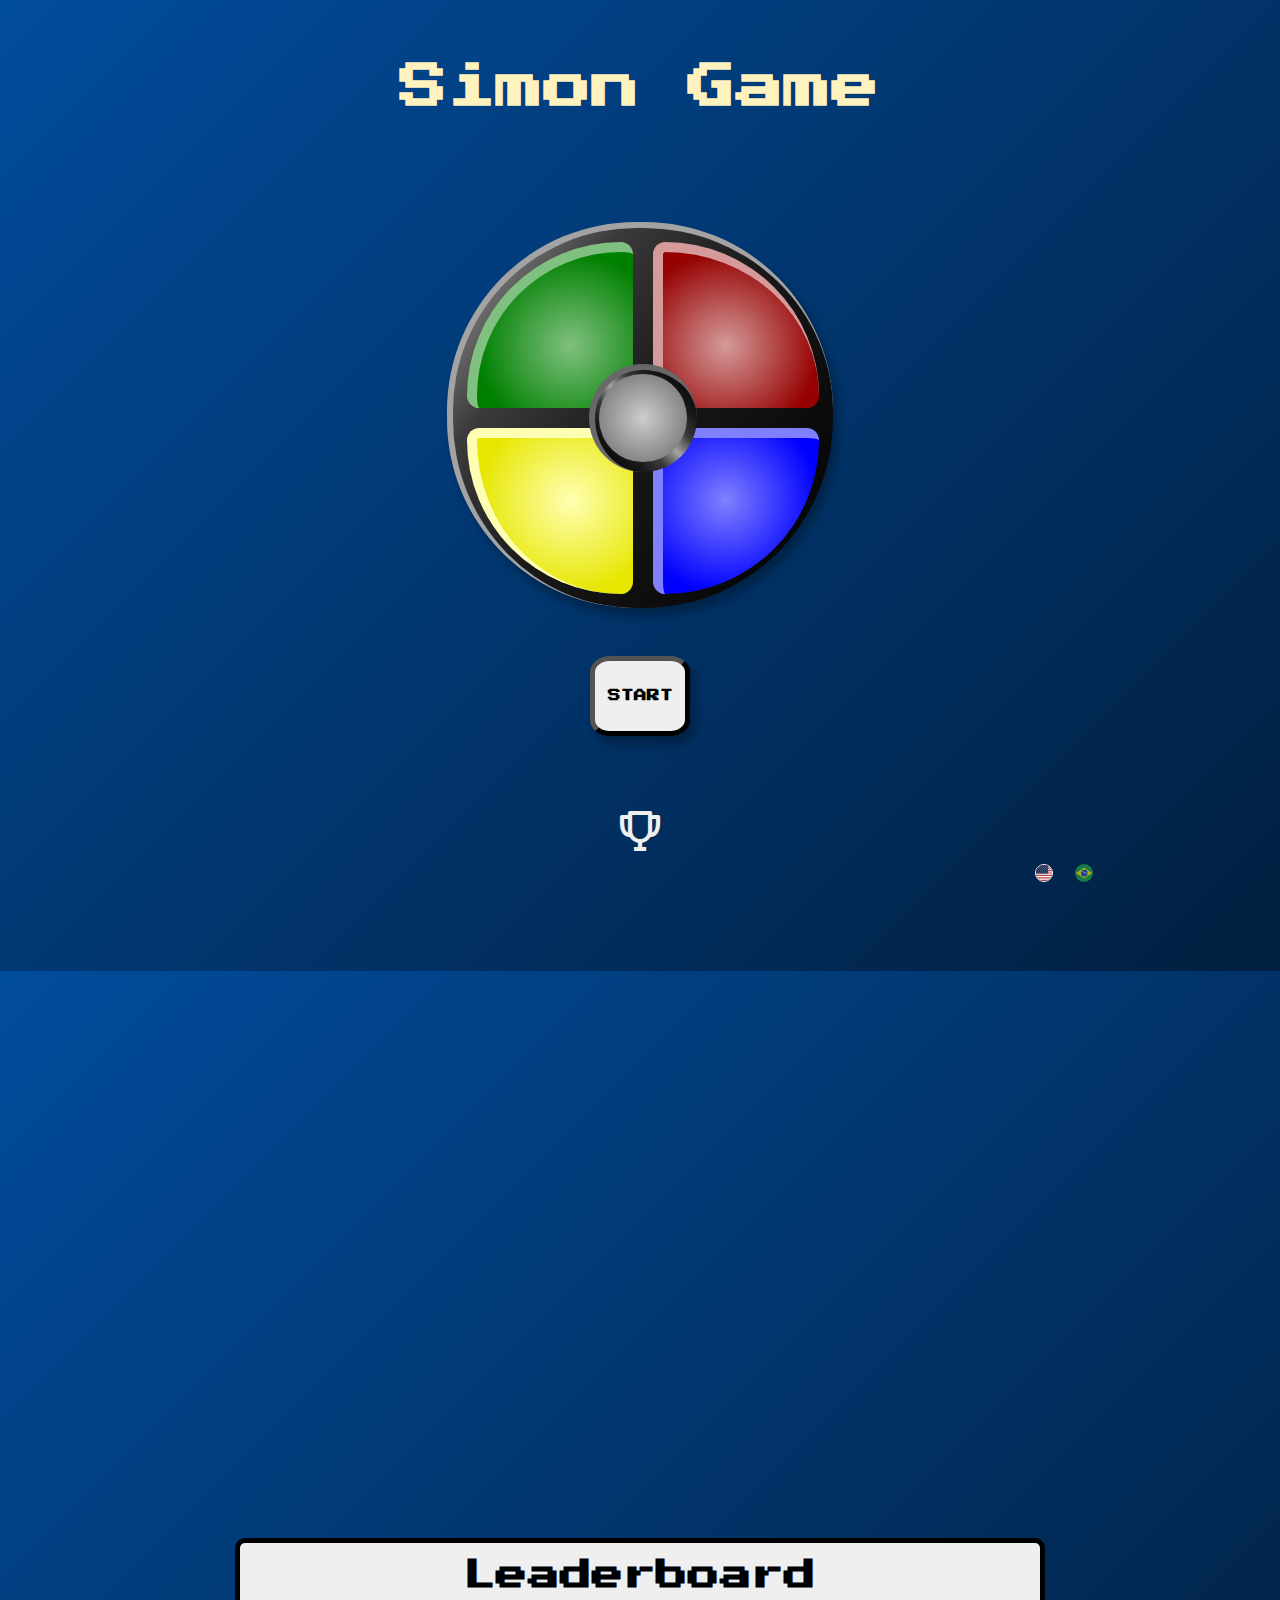
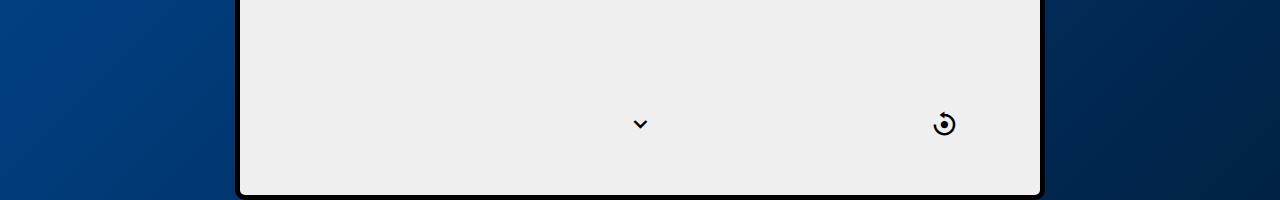
==== commit ddaa27fc: "Add hover lang-icons" ====
--- a/index.html
+++ b/index.html
@@ -42,7 +42,9 @@
 
     <!-- Languages -->
     <div class="lang-container">
-      <a href="index.html"><img src="images/us.svg" alt="US flag" /></a>
+      <a href="index.html"
+        ><img class="active" src="images/us.svg" alt="US flag"
+      /></a>
       <a href="indexPT.html"><img src="images/br.svg" alt="Brazil flag" /></a>
     </div>
 
--- a/styles.css
+++ b/styles.css
@@ -276,19 +276,33 @@
 
 /* Languages */
 .lang-container {
-  border: 1px solid red;
-  position: absolute;
-  bottom: 5%;
+  position: absolute;
+  bottom: 2%;
   left: 80%;
   display: grid;
   grid-template-columns: 1fr 1fr;
   place-items: center;
   width: 80px;
   a {
-    border: 1px solid red;
     width: 45%;
+    border-radius: 50%;
     cursor: pointer;
   }
+  img {
+    border-radius: 50%;
+    transition: all 200ms ease-in-out;
+  }
+  img:not(.active) {
+    opacity: 0.7;
+  }
+  img:not(.active):hover {
+    opacity: 1;
+    border: 1px solid #fff;
+  }
+}
+
+.active {
+  border: 1px solid #fff;
 }
 
 /*  Overlay - Modals */
